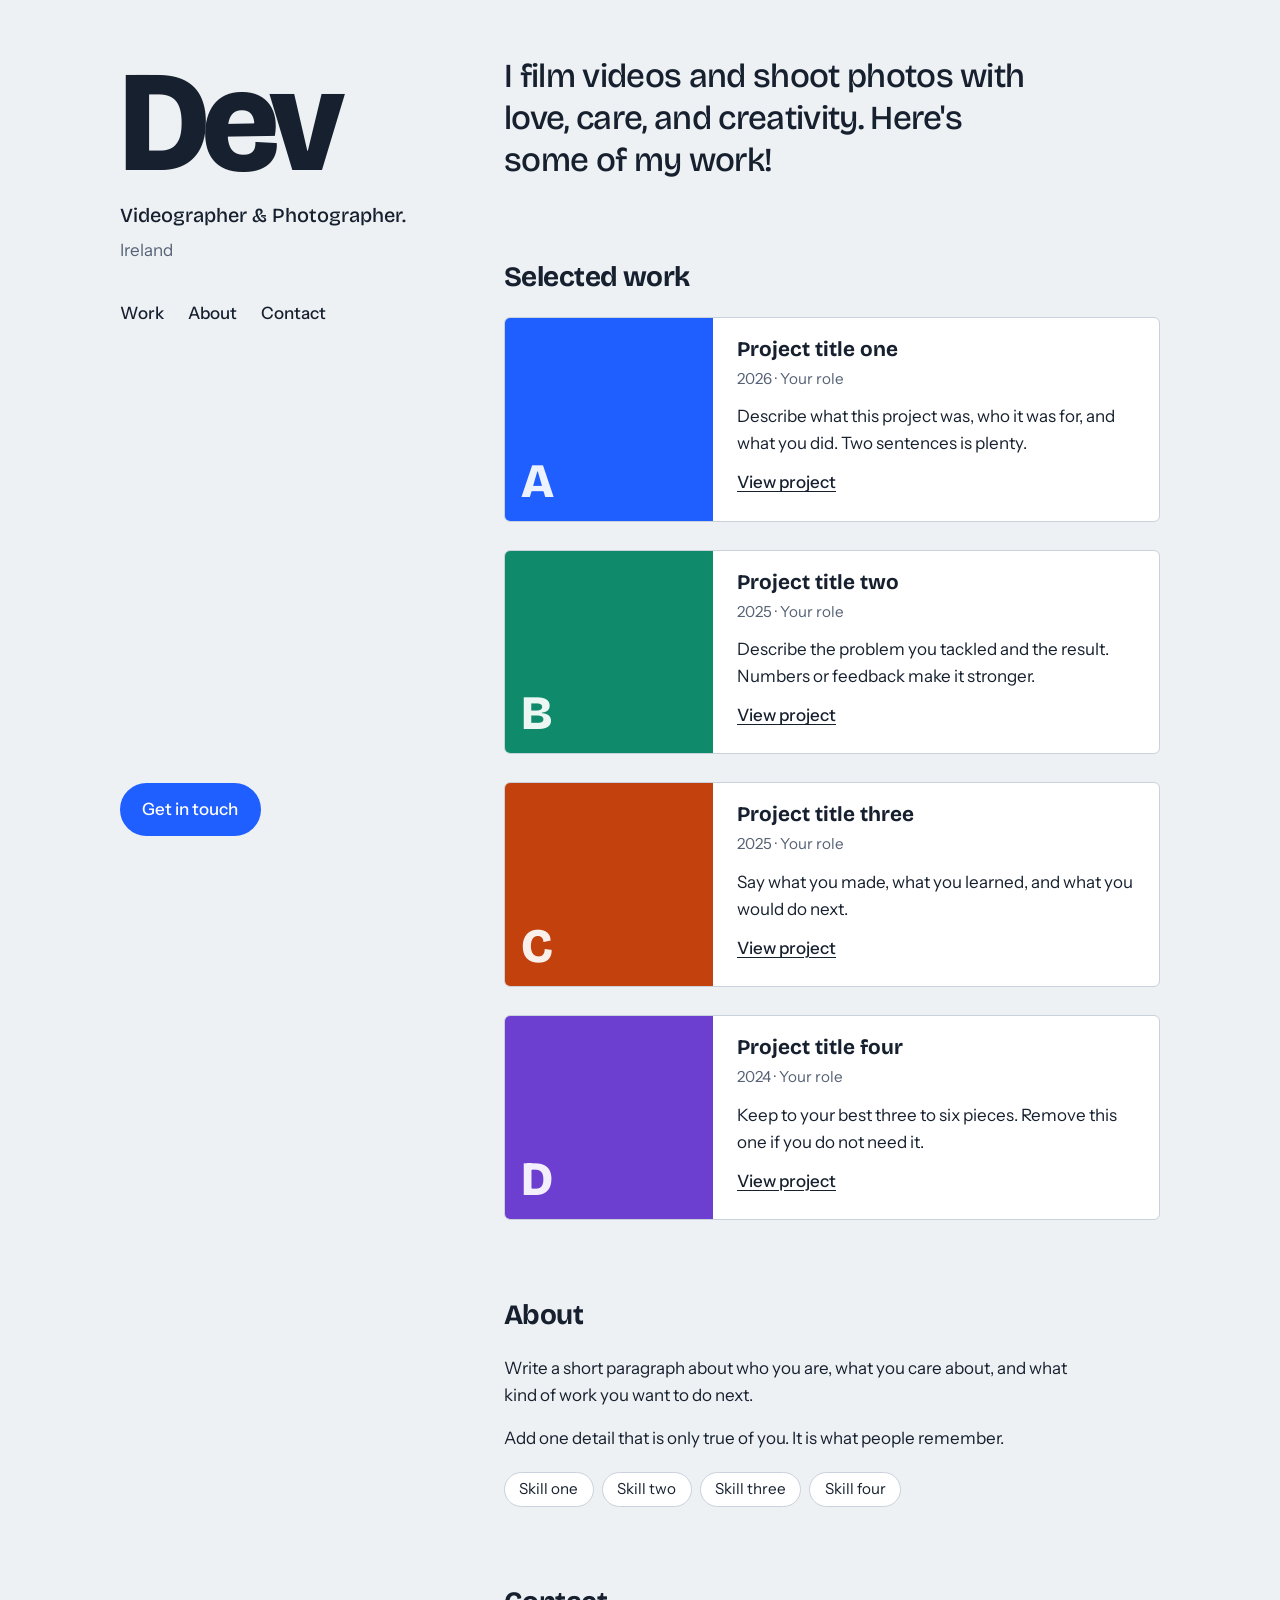
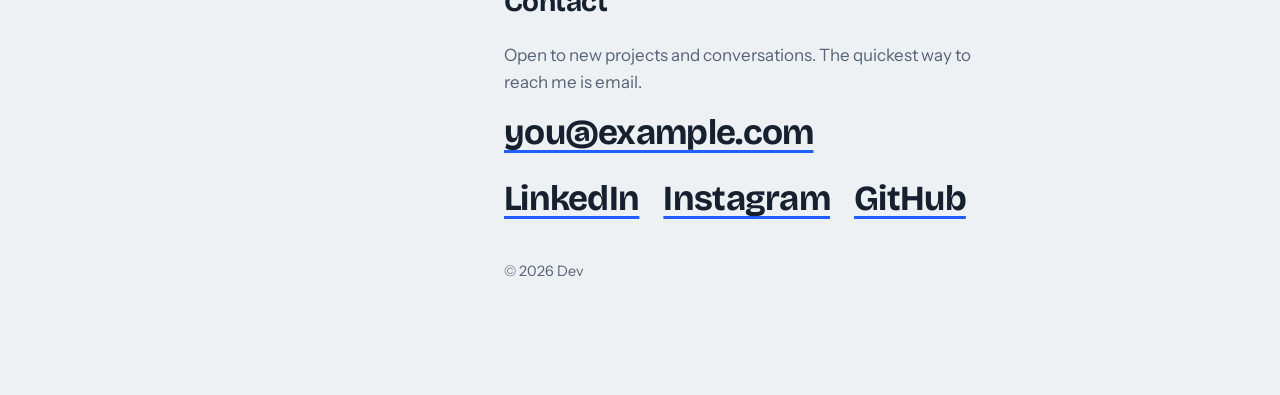
==== portfolio.html @ 947cadef "Add files via upload" ====
<!DOCTYPE html>
<html lang="en">
<head>
<meta charset="utf-8">
<meta name="viewport" content="width=device-width, initial-scale=1, viewport-fit=cover">
<title>Dev – Portfolio</title>
<link rel="preconnect" href="https://fonts.googleapis.com">
<link rel="preconnect" href="https://fonts.gstatic.com" crossorigin>
<link href="https://fonts.googleapis.com/css2?family=Bricolage+Grotesque:opsz,wght@12..96,400;12..96,700;12..96,800&family=Instrument+Sans:wght@400;500&display=swap" rel="stylesheet">
<style>
:root{
  --bg:#eef1f4; --surface:#ffffff; --ink:#16202e; --muted:#566275; --line:#c9d1db; --accent:#1f5eff; --accent-ink:#ffffff;
  --display:"Bricolage Grotesque","Helvetica Neue",Arial,sans-serif;
  --body:"Instrument Sans","Helvetica Neue",Arial,sans-serif;
  box-sizing:border-box;
  padding-top:env(safe-area-inset-top,0px);
  padding-bottom:env(safe-area-inset-bottom,0px);
}
@media (prefers-color-scheme:dark){
  :root:not([data-theme="light"]){--bg:#0f1520;--surface:#18202e;--ink:#e8edf5;--muted:#9aa6ba;--line:#2b3547;--accent:#7a9dff;--accent-ink:#0f1520}
}
:root[data-theme="dark"]{--bg:#0f1520;--surface:#18202e;--ink:#e8edf5;--muted:#9aa6ba;--line:#2b3547;--accent:#7a9dff;--accent-ink:#0f1520}
*,*::before,*::after{box-sizing:border-box}
html{scroll-padding-top:env(safe-area-inset-top,0px);scroll-behavior:smooth}
body{margin:0;background:var(--bg);color:var(--ink);font:400 1.0625rem/1.6 var(--body);-webkit-font-smoothing:antialiased}
a{color:inherit}
:focus-visible{outline:3px solid var(--accent);outline-offset:3px;border-radius:2px}
.wrap{max-width:68rem;margin:0 auto;padding:0 1.5rem;display:grid;grid-template-columns:minmax(0,1fr);gap:0}
@media(min-width:60rem){.wrap{grid-template-columns:20rem minmax(0,1fr);gap:4rem}}

/* left column */
.side{padding:3rem 0 2rem}
@media(min-width:60rem){.side{position:sticky;top:0;align-self:start;height:100vh;display:flex;flex-direction:column;justify-content:space-between;padding:4rem 0}}
h1{font:800 clamp(5rem,16vw,9rem)/.82 var(--display);letter-spacing:-.05em;margin:0 0 1.25rem}
.role{font:500 1.25rem/1.35 var(--display);margin:0 0 .5rem;max-width:18rem}
.where{color:var(--muted);margin:0}
nav{display:flex;gap:1.5rem;margin-top:2rem;flex-wrap:wrap}
nav a{text-decoration:none;font-weight:500;padding:.25rem 0;border-bottom:2px solid transparent}
nav a:hover{border-color:var(--accent)}
.contact-link{display:inline-block;margin-top:2rem;background:var(--accent);color:var(--accent-ink);text-decoration:none;font-weight:500;padding:.8rem 1.4rem;border-radius:999px}
.contact-link:hover{filter:brightness(1.08)}

/* right column */
main{padding:1rem 0 5rem}
section{padding:2.5rem 0}
h2{font:700 1.75rem/1.1 var(--display);letter-spacing:-.02em;margin:0 0 1.5rem}
.intro{font:500 clamp(1.5rem,3.2vw,2.1rem)/1.25 var(--display);letter-spacing:-.02em;margin:0;max-width:34rem}
.work{list-style:none;margin:0;padding:0;display:grid;gap:1.75rem}
.piece{background:var(--surface);border:1px solid var(--line);border-radius:6px;overflow:hidden;display:grid;grid-template-columns:minmax(0,1fr)}
@media(min-width:40rem){.piece{grid-template-columns:13rem minmax(0,1fr)}}
.thumb{min-height:9rem;display:flex;align-items:flex-end;padding:1rem;font:800 3rem/1 var(--display);letter-spacing:-.04em;color:rgba(255,255,255,.92)}
.t1{background:#1f5eff}.t2{background:#0f8a6a}.t3{background:#c2410c}.t4{background:#6d3fd1}
.body{padding:1.25rem 1.5rem 1.5rem}
.body h3{font:700 1.3rem/1.2 var(--display);margin:0 0 .25rem}
.meta{color:var(--muted);font-size:.95rem;margin:0 0 .75rem}
.body p{margin:0 0 .75rem;max-width:34rem}
.body a{font-weight:500;text-underline-offset:3px}
.about p{max-width:36rem;margin:0 0 1rem}
.skills{display:flex;flex-wrap:wrap;gap:.5rem;list-style:none;margin:1.25rem 0 0;padding:0}
.skills li{border:1px solid var(--line);border-radius:999px;padding:.25rem .9rem;font-size:.95rem;background:var(--surface)}
.reach a{font:700 clamp(1.4rem,4vw,2.2rem)/1.2 var(--display);letter-spacing:-.02em;text-underline-offset:6px;text-decoration-thickness:3px;text-decoration-color:var(--accent);overflow-wrap:anywhere}
.reach p{color:var(--muted);margin:0 0 1rem;max-width:30rem}
.reach .links{display:flex;gap:1.5rem;flex-wrap:wrap;margin-top:1.5rem}
footer{color:var(--muted);font-size:.9rem;padding:0 0 2rem}
@media(prefers-reduced-motion:reduce){html{scroll-behavior:auto}}
</style>
</head>
<body>
<div class="wrap">
  <header class="side">
    <div>
      <h1>Dev</h1>
      <p class="role">Videographer & Photographer.</p>
      <p class="where">Ireland</p>
      <nav aria-label="Sections">
        <a href="#work">Work</a>
        <a href="#about">About</a>
        <a href="#contact">Contact</a>
      </nav>
    </div>
    <div><a class="contact-link" href="#contact">Get in touch</a></div>
  </header>

  <main>
    <section aria-label="Introduction">
      <p class="intro">I film videos and shoot photos with love, care, and creativity. Here's some of my work!</p>
    </section>

    <section id="work" aria-labelledby="work-h">
      <h2 id="work-h">Selected work</h2>
      <ul class="work">
        <li class="piece">
          <div class="thumb t1" aria-hidden="true">A</div>
          <div class="body">
            <h3>Project title one</h3>
            <p class="meta">2026 · Your role</p>
            <p>Describe what this project was, who it was for, and what you did. Two sentences is plenty.</p>
            <a href="#contact">View project</a>
          </div>
        </li>
        <li class="piece">
          <div class="thumb t2" aria-hidden="true">B</div>
          <div class="body">
            <h3>Project title two</h3>
            <p class="meta">2025 · Your role</p>
            <p>Describe the problem you tackled and the result. Numbers or feedback make it stronger.</p>
            <a href="#contact">View project</a>
          </div>
        </li>
        <li class="piece">
          <div class="thumb t3" aria-hidden="true">C</div>
          <div class="body">
            <h3>Project title three</h3>
            <p class="meta">2025 · Your role</p>
            <p>Say what you made, what you learned, and what you would do next.</p>
            <a href="#contact">View project</a>
          </div>
        </li>
        <li class="piece">
          <div class="thumb t4" aria-hidden="true">D</div>
          <div class="body">
            <h3>Project title four</h3>
            <p class="meta">2024 · Your role</p>
            <p>Keep to your best three to six pieces. Remove this one if you do not need it.</p>
            <a href="#contact">View project</a>
          </div>
        </li>
      </ul>
    </section>

    <section id="about" class="about" aria-labelledby="about-h">
      <h2 id="about-h">About</h2>
      <p>Write a short paragraph about who you are, what you care about, and what kind of work you want to do next.</p>
      <p>Add one detail that is only true of you. It is what people remember.</p>
      <ul class="skills" aria-label="Skills">
        <li>Skill one</li>
        <li>Skill two</li>
        <li>Skill three</li>
        <li>Skill four</li>
      </ul>
    </section>

    <section id="contact" class="reach" aria-labelledby="contact-h">
      <h2 id="contact-h">Contact</h2>
      <p>Open to new projects and conversations. The quickest way to reach me is email.</p>
      <a href="mailto:you@example.com">you@example.com</a>
      <div class="links">
        <a href="#contact">LinkedIn</a>
        <a href="#contact">Instagram</a>
        <a href="#contact">GitHub</a>
      </div>
    </section>

    <footer>© 2026 Dev</footer>
  </main>
</div>
</body>
</html>
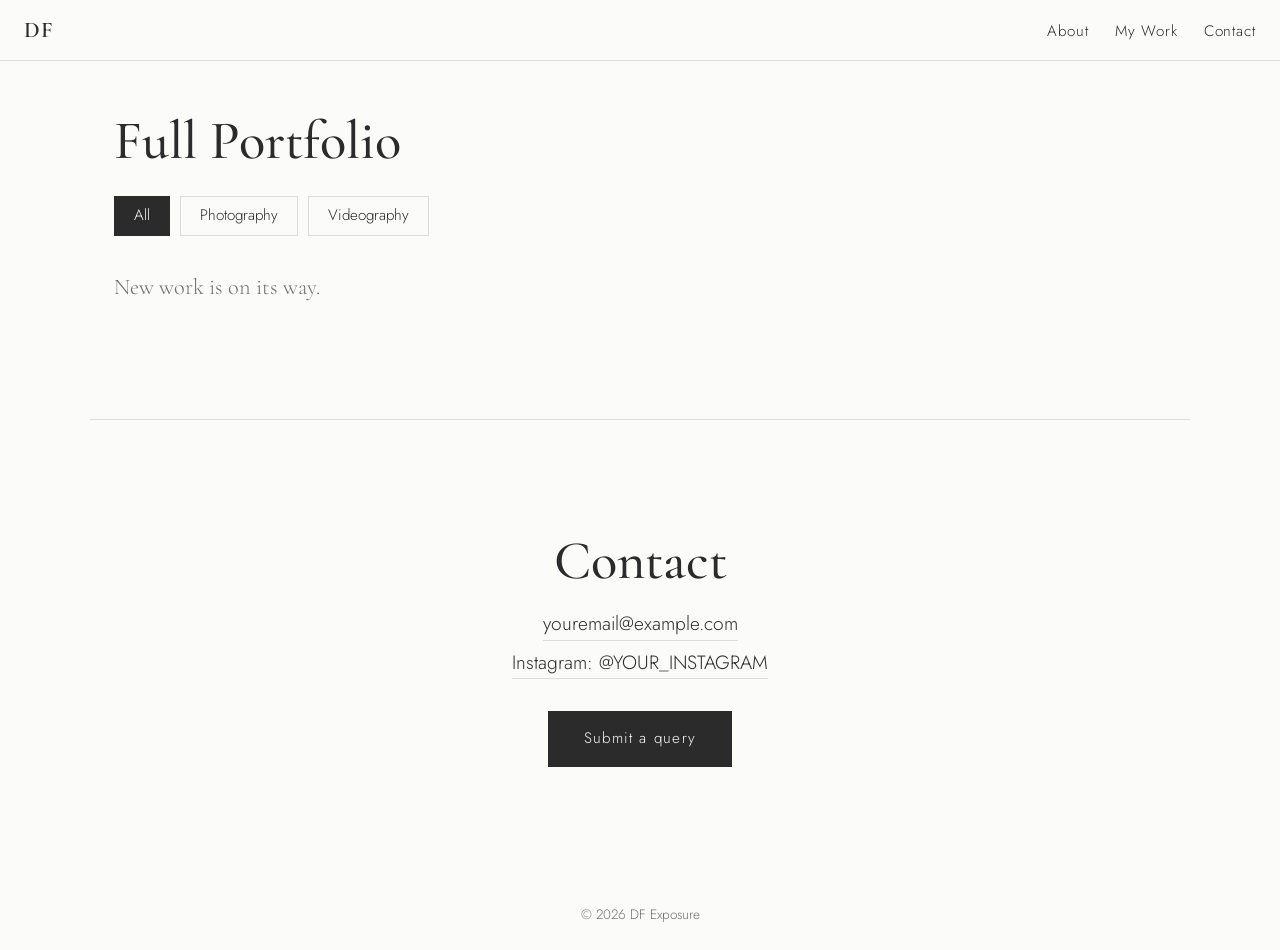
==== commit 97025f0b: "Add files via upload" ====
--- a/portfolio.html
+++ b/portfolio.html
@@ -2,157 +2,49 @@
 <html lang="en">
 <head>
 <meta charset="utf-8">
-<meta name="viewport" content="width=device-width, initial-scale=1, viewport-fit=cover">
-<title>Dev – Portfolio</title>
+<meta name="viewport" content="width=device-width, initial-scale=1">
+<title>Portfolio | DF Exposure</title>
+<link rel="icon" href="logo.png">
 <link rel="preconnect" href="https://fonts.googleapis.com">
 <link rel="preconnect" href="https://fonts.gstatic.com" crossorigin>
-<link href="https://fonts.googleapis.com/css2?family=Bricolage+Grotesque:opsz,wght@12..96,400;12..96,700;12..96,800&family=Instrument+Sans:wght@400;500&display=swap" rel="stylesheet">
-<style>
-:root{
-  --bg:#eef1f4; --surface:#ffffff; --ink:#16202e; --muted:#566275; --line:#c9d1db; --accent:#1f5eff; --accent-ink:#ffffff;
-  --display:"Bricolage Grotesque","Helvetica Neue",Arial,sans-serif;
-  --body:"Instrument Sans","Helvetica Neue",Arial,sans-serif;
-  box-sizing:border-box;
-  padding-top:env(safe-area-inset-top,0px);
-  padding-bottom:env(safe-area-inset-bottom,0px);
-}
-@media (prefers-color-scheme:dark){
-  :root:not([data-theme="light"]){--bg:#0f1520;--surface:#18202e;--ink:#e8edf5;--muted:#9aa6ba;--line:#2b3547;--accent:#7a9dff;--accent-ink:#0f1520}
-}
-:root[data-theme="dark"]{--bg:#0f1520;--surface:#18202e;--ink:#e8edf5;--muted:#9aa6ba;--line:#2b3547;--accent:#7a9dff;--accent-ink:#0f1520}
-*,*::before,*::after{box-sizing:border-box}
-html{scroll-padding-top:env(safe-area-inset-top,0px);scroll-behavior:smooth}
-body{margin:0;background:var(--bg);color:var(--ink);font:400 1.0625rem/1.6 var(--body);-webkit-font-smoothing:antialiased}
-a{color:inherit}
-:focus-visible{outline:3px solid var(--accent);outline-offset:3px;border-radius:2px}
-.wrap{max-width:68rem;margin:0 auto;padding:0 1.5rem;display:grid;grid-template-columns:minmax(0,1fr);gap:0}
-@media(min-width:60rem){.wrap{grid-template-columns:20rem minmax(0,1fr);gap:4rem}}
-
-/* left column */
-.side{padding:3rem 0 2rem}
-@media(min-width:60rem){.side{position:sticky;top:0;align-self:start;height:100vh;display:flex;flex-direction:column;justify-content:space-between;padding:4rem 0}}
-h1{font:800 clamp(5rem,16vw,9rem)/.82 var(--display);letter-spacing:-.05em;margin:0 0 1.25rem}
-.role{font:500 1.25rem/1.35 var(--display);margin:0 0 .5rem;max-width:18rem}
-.where{color:var(--muted);margin:0}
-nav{display:flex;gap:1.5rem;margin-top:2rem;flex-wrap:wrap}
-nav a{text-decoration:none;font-weight:500;padding:.25rem 0;border-bottom:2px solid transparent}
-nav a:hover{border-color:var(--accent)}
-.contact-link{display:inline-block;margin-top:2rem;background:var(--accent);color:var(--accent-ink);text-decoration:none;font-weight:500;padding:.8rem 1.4rem;border-radius:999px}
-.contact-link:hover{filter:brightness(1.08)}
-
-/* right column */
-main{padding:1rem 0 5rem}
-section{padding:2.5rem 0}
-h2{font:700 1.75rem/1.1 var(--display);letter-spacing:-.02em;margin:0 0 1.5rem}
-.intro{font:500 clamp(1.5rem,3.2vw,2.1rem)/1.25 var(--display);letter-spacing:-.02em;margin:0;max-width:34rem}
-.work{list-style:none;margin:0;padding:0;display:grid;gap:1.75rem}
-.piece{background:var(--surface);border:1px solid var(--line);border-radius:6px;overflow:hidden;display:grid;grid-template-columns:minmax(0,1fr)}
-@media(min-width:40rem){.piece{grid-template-columns:13rem minmax(0,1fr)}}
-.thumb{min-height:9rem;display:flex;align-items:flex-end;padding:1rem;font:800 3rem/1 var(--display);letter-spacing:-.04em;color:rgba(255,255,255,.92)}
-.t1{background:#1f5eff}.t2{background:#0f8a6a}.t3{background:#c2410c}.t4{background:#6d3fd1}
-.body{padding:1.25rem 1.5rem 1.5rem}
-.body h3{font:700 1.3rem/1.2 var(--display);margin:0 0 .25rem}
-.meta{color:var(--muted);font-size:.95rem;margin:0 0 .75rem}
-.body p{margin:0 0 .75rem;max-width:34rem}
-.body a{font-weight:500;text-underline-offset:3px}
-.about p{max-width:36rem;margin:0 0 1rem}
-.skills{display:flex;flex-wrap:wrap;gap:.5rem;list-style:none;margin:1.25rem 0 0;padding:0}
-.skills li{border:1px solid var(--line);border-radius:999px;padding:.25rem .9rem;font-size:.95rem;background:var(--surface)}
-.reach a{font:700 clamp(1.4rem,4vw,2.2rem)/1.2 var(--display);letter-spacing:-.02em;text-underline-offset:6px;text-decoration-thickness:3px;text-decoration-color:var(--accent);overflow-wrap:anywhere}
-.reach p{color:var(--muted);margin:0 0 1rem;max-width:30rem}
-.reach .links{display:flex;gap:1.5rem;flex-wrap:wrap;margin-top:1.5rem}
-footer{color:var(--muted);font-size:.9rem;padding:0 0 2rem}
-@media(prefers-reduced-motion:reduce){html{scroll-behavior:auto}}
-</style>
+<link href="https://fonts.googleapis.com/css2?family=Cormorant+Garamond:wght@400;500;600&family=Jost:wght@300;400&display=swap" rel="stylesheet">
+<link rel="stylesheet" href="style.css">
 </head>
 <body>
-<div class="wrap">
-  <header class="side">
-    <div>
-      <h1>Dev</h1>
-      <p class="role">Videographer & Photographer.</p>
-      <p class="where">Ireland</p>
-      <nav aria-label="Sections">
-        <a href="#work">Work</a>
-        <a href="#about">About</a>
-        <a href="#contact">Contact</a>
-      </nav>
+
+<header class="nav">
+  <a class="brand" href="index.html">DF</a>
+  <button class="menu-btn" aria-expanded="false" aria-label="Menu">Menu</button>
+  <ul>
+    <li><a class="link" href="index.html#about">About</a></li>
+    <li><a class="link" href="index.html#work">My Work</a></li>
+    <li><a class="link" href="index.html#contact">Contact</a></li>
+  </ul>
+</header>
+
+<main>
+  <section class="page" style="max-width:1100px">
+    <h2>Full Portfolio</h2>
+    <div class="filters" role="group" aria-label="Filter work">
+      <button data-filter="all" aria-pressed="true">All</button>
+      <button data-filter="photo" aria-pressed="false">Photography</button>
+      <button data-filter="video" aria-pressed="false">Videography</button>
     </div>
-    <div><a class="contact-link" href="#contact">Get in touch</a></div>
-  </header>
+    <div id="gallery" class="grid"></div>
+  </section>
 
-  <main>
-    <section aria-label="Introduction">
-      <p class="intro">I film videos and shoot photos with love, care, and creativity. Here's some of my work!</p>
-    </section>
+  <section id="contact">
+    <h2>Contact</h2>
+    <div class="details">
+      <a data-email href="mailto:youremail@example.com">youremail@example.com</a>
+      <a href="https://instagram.com/YOUR_INSTAGRAM" target="_blank" rel="noopener">Instagram: @YOUR_INSTAGRAM</a>
+    </div>
+    <a class="btn" href="query.html">Submit a query</a>
+  </section>
+</main>
 
-    <section id="work" aria-labelledby="work-h">
-      <h2 id="work-h">Selected work</h2>
-      <ul class="work">
-        <li class="piece">
-          <div class="thumb t1" aria-hidden="true">A</div>
-          <div class="body">
-            <h3>Project title one</h3>
-            <p class="meta">2026 · Your role</p>
-            <p>Describe what this project was, who it was for, and what you did. Two sentences is plenty.</p>
-            <a href="#contact">View project</a>
-          </div>
-        </li>
-        <li class="piece">
-          <div class="thumb t2" aria-hidden="true">B</div>
-          <div class="body">
-            <h3>Project title two</h3>
-            <p class="meta">2025 · Your role</p>
-            <p>Describe the problem you tackled and the result. Numbers or feedback make it stronger.</p>
-            <a href="#contact">View project</a>
-          </div>
-        </li>
-        <li class="piece">
-          <div class="thumb t3" aria-hidden="true">C</div>
-          <div class="body">
-            <h3>Project title three</h3>
-            <p class="meta">2025 · Your role</p>
-            <p>Say what you made, what you learned, and what you would do next.</p>
-            <a href="#contact">View project</a>
-          </div>
-        </li>
-        <li class="piece">
-          <div class="thumb t4" aria-hidden="true">D</div>
-          <div class="body">
-            <h3>Project title four</h3>
-            <p class="meta">2024 · Your role</p>
-            <p>Keep to your best three to six pieces. Remove this one if you do not need it.</p>
-            <a href="#contact">View project</a>
-          </div>
-        </li>
-      </ul>
-    </section>
-
-    <section id="about" class="about" aria-labelledby="about-h">
-      <h2 id="about-h">About</h2>
-      <p>Write a short paragraph about who you are, what you care about, and what kind of work you want to do next.</p>
-      <p>Add one detail that is only true of you. It is what people remember.</p>
-      <ul class="skills" aria-label="Skills">
-        <li>Skill one</li>
-        <li>Skill two</li>
-        <li>Skill three</li>
-        <li>Skill four</li>
-      </ul>
-    </section>
-
-    <section id="contact" class="reach" aria-labelledby="contact-h">
-      <h2 id="contact-h">Contact</h2>
-      <p>Open to new projects and conversations. The quickest way to reach me is email.</p>
-      <a href="mailto:you@example.com">you@example.com</a>
-      <div class="links">
-        <a href="#contact">LinkedIn</a>
-        <a href="#contact">Instagram</a>
-        <a href="#contact">GitHub</a>
-      </div>
-    </section>
-
-    <footer>© 2026 Dev</footer>
-  </main>
-</div>
+<div id="lightbox" class="lb" aria-label="Enlarged photo"><button aria-label="Close">&times;</button><img alt=""></div>
+<footer>&copy; <script>document.write(new Date().getFullYear())</script> DF Exposure</footer>
+<script src="script.js"></script>
 </body>
 </html>
--- a/style.css
+++ b/style.css
@@ -0,0 +1,81 @@
+:root{
+  --paper:#fbfbfa; --ink:#2b2b2b; --soft:#6f6f6f; --line:#dcdcdc; --wash:#f1f1f0;
+  --serif:'Cormorant Garamond',Georgia,serif; --sans:'Jost','Helvetica Neue',Arial,sans-serif;
+}
+@media (prefers-color-scheme:dark){
+  :root{--paper:#161616; --ink:#ececec; --soft:#9a9a9a; --line:#333; --wash:#1f1f1f}
+  .logo-img{filter:invert(1)}
+}
+*{box-sizing:border-box;margin:0}
+html{scroll-behavior:smooth;scroll-padding-top:64px}
+body{background:var(--paper);color:var(--ink);font-family:var(--sans);font-weight:300;line-height:1.7;font-size:1.05rem;-webkit-text-size-adjust:100%}
+a{color:inherit}
+:focus-visible{outline:2px solid var(--ink);outline-offset:3px}
+h1,h2,h3{font-family:var(--serif);font-weight:500;line-height:1.1}
+h2{font-size:clamp(2.2rem,6vw,3.4rem);margin-bottom:1.5rem}
+section,.page{padding:clamp(4rem,10vw,7rem) 1.5rem;max-width:1100px;margin:0 auto}
+
+/* nav */
+.nav{position:fixed;top:0;left:0;right:0;z-index:20;display:flex;justify-content:space-between;align-items:center;padding:.7rem 1.5rem;background:color-mix(in srgb,var(--paper) 90%,transparent);backdrop-filter:blur(8px);border-bottom:1px solid var(--line)}
+.nav .brand{font-family:var(--serif);font-size:1.4rem;font-weight:600;text-decoration:none;letter-spacing:.04em}
+.nav ul{display:flex;gap:1.6rem;list-style:none;padding:0}
+.nav a.link{text-decoration:none;font-size:.95rem;letter-spacing:.06em;padding:.3rem 0;border-bottom:1px solid transparent}
+.nav a.link:hover{border-color:var(--ink)}
+.menu-btn{display:none;background:none;border:0;font:inherit;font-size:1rem;color:inherit;padding:.5rem}
+@media(max-width:640px){
+  .menu-btn{display:block}
+  .nav ul{position:absolute;top:100%;left:0;right:0;flex-direction:column;gap:0;background:var(--paper);border-bottom:1px solid var(--line);display:none}
+  .nav ul.open{display:flex}
+  .nav ul a{display:block;padding:1rem 1.5rem}
+}
+
+/* hero */
+.hero{min-height:100svh;display:flex;flex-direction:column;align-items:center;justify-content:center;text-align:center;padding:5rem 1.5rem 3rem;max-width:none}
+.hero .logo-img{width:min(86vw,560px);height:auto;animation:settle 1.4s ease-out both}
+@keyframes settle{from{opacity:0;transform:scale(1.04)}to{opacity:1;transform:none}}
+.quick{display:flex;flex-wrap:wrap;justify-content:center;gap:.8rem;margin-top:1rem}
+.quick a{padding:.7rem 1.6rem;border:1px solid var(--ink);text-decoration:none;letter-spacing:.08em;font-size:.95rem;transition:background .2s,color .2s}
+.quick a:hover{background:var(--ink);color:var(--paper)}
+
+/* about */
+#about p{max-width:62ch;font-family:var(--serif);font-size:1.45rem;line-height:1.55;font-weight:400}
+
+/* gallery */
+.grid{columns:3 260px;column-gap:1rem}
+.item{break-inside:avoid;margin:0 0 1rem;background:var(--wash);position:relative;cursor:pointer}
+.item img,.item video{display:block;width:100%;height:auto}
+.item iframe{display:block;width:100%;aspect-ratio:16/9;border:0}
+.item figcaption{padding:.6rem .2rem;font-size:.9rem;color:var(--soft)}
+.item .tag{position:absolute;top:.6rem;left:.6rem;background:var(--paper);padding:0 .6rem;font-size:.8rem}
+.empty{color:var(--soft);font-family:var(--serif);font-size:1.4rem}
+.more{margin-top:2.5rem;text-align:center}
+.btn{display:inline-block;padding:.85rem 2.2rem;background:var(--ink);color:var(--paper);border:1px solid var(--ink);text-decoration:none;letter-spacing:.08em;font:inherit;font-size:.95rem;cursor:pointer}
+.btn:hover{background:transparent;color:var(--ink)}
+.filters{display:flex;gap:.6rem;margin-bottom:2rem;flex-wrap:wrap}
+.filters button{background:none;border:1px solid var(--line);padding:.4rem 1.2rem;font:inherit;font-size:.95rem;color:inherit;cursor:pointer}
+.filters button[aria-pressed=true]{background:var(--ink);color:var(--paper);border-color:var(--ink)}
+
+/* contact */
+#contact{border-top:1px solid var(--line);text-align:center}
+#contact h2{margin-bottom:1rem}
+#contact .details{display:flex;flex-direction:column;gap:.3rem;font-size:1.2rem;margin-bottom:2rem}
+#contact .details a{text-decoration:none;border-bottom:1px solid var(--line);align-self:center}
+#contact .details a:hover{border-color:var(--ink)}
+footer{text-align:center;padding:1.5rem;color:var(--soft);font-size:.85rem}
+
+/* form */
+.page{padding-top:7rem;max-width:680px}
+form{display:grid;gap:1.2rem}
+label{display:grid;gap:.3rem;font-size:.95rem}
+input,select,textarea{font:inherit;padding:.75rem;border:1px solid var(--line);background:var(--paper);color:inherit;border-radius:0;width:100%}
+textarea{min-height:160px;resize:vertical}
+.hp{position:absolute;left:-9999px}
+.note{color:var(--soft);font-size:.95rem}
+#status{min-height:1.5rem}
+
+/* lightbox */
+.lb{position:fixed;inset:0;background:rgba(0,0,0,.92);display:none;align-items:center;justify-content:center;z-index:50;padding:1rem}
+.lb.on{display:flex}
+.lb img{max-width:100%;max-height:92vh}
+.lb button{position:absolute;top:1rem;right:1rem;background:none;border:0;color:#fff;font-size:2rem;cursor:pointer}
+@media(prefers-reduced-motion:reduce){html{scroll-behavior:auto}.hero .logo-img{animation:none}}
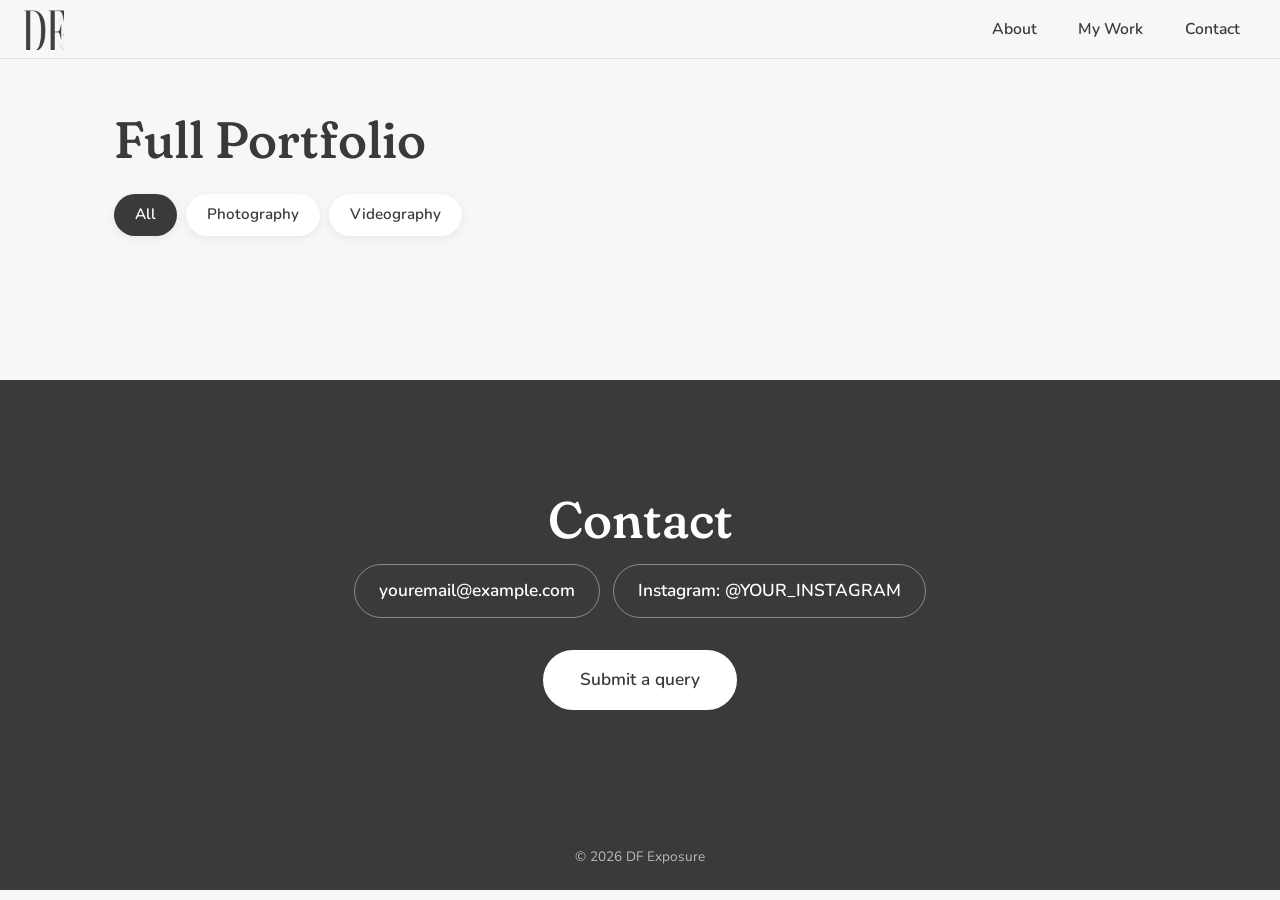
==== commit 0bb8e8b1: "Add files via upload" ====
--- a/portfolio.html
+++ b/portfolio.html
@@ -7,13 +7,13 @@
 <link rel="icon" href="logo.png">
 <link rel="preconnect" href="https://fonts.googleapis.com">
 <link rel="preconnect" href="https://fonts.gstatic.com" crossorigin>
-<link href="https://fonts.googleapis.com/css2?family=Cormorant+Garamond:wght@400;500;600&family=Jost:wght@300;400&display=swap" rel="stylesheet">
+<link href="https://fonts.googleapis.com/css2?family=Fraunces:opsz,SOFT,wght@9..144,100,400..600&family=Nunito:wght@400;600&display=swap" rel="stylesheet">
 <link rel="stylesheet" href="style.css">
 </head>
 <body>
 
 <header class="nav">
-  <a class="brand" href="index.html">DF</a>
+  <a class="brand" href="index.html" aria-label="DF Exposure home"><img src="logo-df.png" alt="DF Exposure"></a>
   <button class="menu-btn" aria-expanded="false" aria-label="Menu">Menu</button>
   <ul>
     <li><a class="link" href="index.html#about">About</a></li>
@@ -34,6 +34,7 @@
   </section>
 
   <section id="contact">
+    <div class="ripples" aria-hidden="true"><i></i><i></i><i></i><i></i></div>
     <h2>Contact</h2>
     <div class="details">
       <a data-email href="mailto:youremail@example.com">youremail@example.com</a>
--- a/style.css
+++ b/style.css
@@ -1,81 +1,95 @@
 :root{
-  --paper:#fbfbfa; --ink:#2b2b2b; --soft:#6f6f6f; --line:#dcdcdc; --wash:#f1f1f0;
-  --serif:'Cormorant Garamond',Georgia,serif; --sans:'Jost','Helvetica Neue',Arial,sans-serif;
-}
-@media (prefers-color-scheme:dark){
-  :root{--paper:#161616; --ink:#ececec; --soft:#9a9a9a; --line:#333; --wash:#1f1f1f}
-  .logo-img{filter:invert(1)}
+  --bg:#f7f7f8; --ink:#3a3a3a; --soft:#777; --line:#e2e2e4; --card:#fff; --deep:#3a3a3a;
+  --head:'Fraunces',Georgia,serif; --body:'Nunito','Helvetica Neue',Arial,sans-serif;
 }
 *{box-sizing:border-box;margin:0}
-html{scroll-behavior:smooth;scroll-padding-top:64px}
-body{background:var(--paper);color:var(--ink);font-family:var(--sans);font-weight:300;line-height:1.7;font-size:1.05rem;-webkit-text-size-adjust:100%}
+html{scroll-behavior:smooth;scroll-padding-top:70px}
+body{background:var(--bg);color:var(--ink);font-family:var(--body);font-size:1.08rem;line-height:1.7;-webkit-text-size-adjust:100%}
 a{color:inherit}
 :focus-visible{outline:2px solid var(--ink);outline-offset:3px}
-h1,h2,h3{font-family:var(--serif);font-weight:500;line-height:1.1}
-h2{font-size:clamp(2.2rem,6vw,3.4rem);margin-bottom:1.5rem}
+h1,h2,h3{font-family:var(--head);font-variation-settings:"SOFT" 100;font-weight:500;line-height:1.1}
+h2{font-size:clamp(2.2rem,6vw,3.2rem);margin-bottom:1.6rem}
 section,.page{padding:clamp(4rem,10vw,7rem) 1.5rem;max-width:1100px;margin:0 auto}
 
+/* ripple motif taken from the logo */
+.ripples{position:absolute;inset:0;overflow:hidden;pointer-events:none}
+.ripples i{position:absolute;left:50%;top:50%;border:1.5px solid currentColor;border-radius:50%;opacity:.14;transform:translate(-50%,-50%);animation:ripple 9s ease-in-out infinite}
+.ripples i:nth-child(1){width:45vmin;height:45vmin}
+.ripples i:nth-child(2){width:70vmin;height:70vmin;animation-delay:-3s;opacity:.1}
+.ripples i:nth-child(3){width:100vmin;height:100vmin;animation-delay:-6s;opacity:.07}
+.ripples i:nth-child(4){width:135vmin;height:135vmin;animation-delay:-9s;opacity:.05}
+@keyframes ripple{0%,100%{transform:translate(-50%,-50%) scale(1)}50%{transform:translate(-50%,-50%) scale(1.07)}}
+
 /* nav */
-.nav{position:fixed;top:0;left:0;right:0;z-index:20;display:flex;justify-content:space-between;align-items:center;padding:.7rem 1.5rem;background:color-mix(in srgb,var(--paper) 90%,transparent);backdrop-filter:blur(8px);border-bottom:1px solid var(--line)}
-.nav .brand{font-family:var(--serif);font-size:1.4rem;font-weight:600;text-decoration:none;letter-spacing:.04em}
-.nav ul{display:flex;gap:1.6rem;list-style:none;padding:0}
-.nav a.link{text-decoration:none;font-size:.95rem;letter-spacing:.06em;padding:.3rem 0;border-bottom:1px solid transparent}
-.nav a.link:hover{border-color:var(--ink)}
-.menu-btn{display:none;background:none;border:0;font:inherit;font-size:1rem;color:inherit;padding:.5rem}
+.nav{position:fixed;top:0;left:0;right:0;z-index:20;display:flex;justify-content:space-between;align-items:center;padding:.5rem 1.4rem;background:rgba(247,247,248,.85);backdrop-filter:blur(10px);border-bottom:1px solid var(--line)}
+.brand img{height:42px;width:auto;display:block}
+.nav ul{display:flex;gap:.4rem;list-style:none;padding:0}
+.nav a.link{display:block;text-decoration:none;font-weight:600;font-size:.98rem;padding:.45rem 1.1rem;border-radius:999px;transition:background .2s}
+.nav a.link:hover{background:#ececee}
+.menu-btn{display:none;background:#ececee;border:0;border-radius:999px;font:inherit;font-weight:600;font-size:.95rem;color:inherit;padding:.45rem 1.1rem}
 @media(max-width:640px){
   .menu-btn{display:block}
-  .nav ul{position:absolute;top:100%;left:0;right:0;flex-direction:column;gap:0;background:var(--paper);border-bottom:1px solid var(--line);display:none}
+  .nav ul{position:absolute;top:100%;left:.8rem;right:.8rem;margin-top:.4rem;flex-direction:column;gap:0;background:var(--card);border-radius:20px;box-shadow:0 10px 30px rgba(0,0,0,.12);padding:.5rem;display:none}
   .nav ul.open{display:flex}
-  .nav ul a{display:block;padding:1rem 1.5rem}
+  .nav ul a{padding:.9rem 1.2rem}
 }
 
 /* hero */
-.hero{min-height:100svh;display:flex;flex-direction:column;align-items:center;justify-content:center;text-align:center;padding:5rem 1.5rem 3rem;max-width:none}
-.hero .logo-img{width:min(86vw,560px);height:auto;animation:settle 1.4s ease-out both}
-@keyframes settle{from{opacity:0;transform:scale(1.04)}to{opacity:1;transform:none}}
-.quick{display:flex;flex-wrap:wrap;justify-content:center;gap:.8rem;margin-top:1rem}
-.quick a{padding:.7rem 1.6rem;border:1px solid var(--ink);text-decoration:none;letter-spacing:.08em;font-size:.95rem;transition:background .2s,color .2s}
-.quick a:hover{background:var(--ink);color:var(--paper)}
+.hero{position:relative;min-height:100svh;display:flex;flex-direction:column;align-items:center;justify-content:center;text-align:center;padding:5.5rem 1.5rem 3rem;max-width:none;color:var(--ink);background:radial-gradient(ellipse at 50% 45%,#fff 0%,var(--bg) 70%)}
+.hero>*{position:relative}
+.hero .logo-img{width:min(92vw,680px);height:auto;animation:rise 1.2s ease-out both}
+@keyframes rise{from{opacity:0;transform:translateY(12px)}to{opacity:1;transform:none}}
+.tagline{font-family:var(--head);font-variation-settings:"SOFT" 100;font-size:1.25rem;color:var(--soft);margin:.4rem 0 1.6rem}
+.quick{display:flex;flex-wrap:wrap;justify-content:center;gap:.7rem}
+.quick a{padding:.7rem 1.7rem;border-radius:999px;background:var(--card);box-shadow:0 2px 10px rgba(0,0,0,.08);text-decoration:none;font-weight:600;transition:transform .2s,background .2s,color .2s}
+.quick a:hover{background:var(--deep);color:#fff;transform:translateY(-2px)}
 
 /* about */
-#about p{max-width:62ch;font-family:var(--serif);font-size:1.45rem;line-height:1.55;font-weight:400}
+#about p{max-width:36ch;font-family:var(--head);font-variation-settings:"SOFT" 100;font-size:clamp(1.5rem,4vw,2.1rem);line-height:1.4;font-weight:400}
 
 /* gallery */
 .grid{columns:3 260px;column-gap:1rem}
-.item{break-inside:avoid;margin:0 0 1rem;background:var(--wash);position:relative;cursor:pointer}
-.item img,.item video{display:block;width:100%;height:auto}
+.item{break-inside:avoid;margin:0 0 1rem;background:var(--card);border-radius:20px;overflow:hidden;box-shadow:0 4px 18px rgba(0,0,0,.07);cursor:pointer}
+.item img,.item video{display:block;width:100%;height:auto;transition:transform .5s}
+.item:hover img{transform:scale(1.04)}
 .item iframe{display:block;width:100%;aspect-ratio:16/9;border:0}
-.item figcaption{padding:.6rem .2rem;font-size:.9rem;color:var(--soft)}
-.item .tag{position:absolute;top:.6rem;left:.6rem;background:var(--paper);padding:0 .6rem;font-size:.8rem}
-.empty{color:var(--soft);font-family:var(--serif);font-size:1.4rem}
+.item figcaption{padding:.7rem 1.1rem;font-size:.95rem;color:var(--soft)}
+.empty{color:var(--soft);font-family:var(--head);font-size:1.5rem;padding:2rem;border:2px dashed var(--line);border-radius:20px;text-align:center}
 .more{margin-top:2.5rem;text-align:center}
-.btn{display:inline-block;padding:.85rem 2.2rem;background:var(--ink);color:var(--paper);border:1px solid var(--ink);text-decoration:none;letter-spacing:.08em;font:inherit;font-size:.95rem;cursor:pointer}
-.btn:hover{background:transparent;color:var(--ink)}
+.btn{display:inline-block;padding:.85rem 2.2rem;background:var(--deep);color:#fff;border:2px solid var(--deep);border-radius:999px;text-decoration:none;font:inherit;font-weight:600;cursor:pointer;transition:transform .2s,background .2s,color .2s}
+.btn:hover{background:transparent;color:var(--deep);transform:translateY(-2px)}
 .filters{display:flex;gap:.6rem;margin-bottom:2rem;flex-wrap:wrap}
-.filters button{background:none;border:1px solid var(--line);padding:.4rem 1.2rem;font:inherit;font-size:.95rem;color:inherit;cursor:pointer}
-.filters button[aria-pressed=true]{background:var(--ink);color:var(--paper);border-color:var(--ink)}
+.filters button{background:var(--card);border:0;box-shadow:0 2px 8px rgba(0,0,0,.07);border-radius:999px;padding:.5rem 1.3rem;font:inherit;font-weight:600;font-size:.95rem;color:inherit;cursor:pointer}
+.filters button[aria-pressed=true]{background:var(--deep);color:#fff}
 
 /* contact */
-#contact{border-top:1px solid var(--line);text-align:center}
+#contact{position:relative;overflow:hidden;max-width:none;background:var(--deep);color:#fff;text-align:center;padding-inline:max(1.5rem,calc((100vw - 1100px)/2))}
+#contact>*{position:relative}
+#contact .ripples i{opacity:.16}
+#contact .ripples i:nth-child(2){opacity:.12}
+#contact .ripples i:nth-child(3){opacity:.08}
+#contact .ripples i:nth-child(4){opacity:.05}
 #contact h2{margin-bottom:1rem}
-#contact .details{display:flex;flex-direction:column;gap:.3rem;font-size:1.2rem;margin-bottom:2rem}
-#contact .details a{text-decoration:none;border-bottom:1px solid var(--line);align-self:center}
-#contact .details a:hover{border-color:var(--ink)}
-footer{text-align:center;padding:1.5rem;color:var(--soft);font-size:.85rem}
+#contact .details{display:flex;flex-wrap:wrap;justify-content:center;gap:.8rem;margin-bottom:2rem}
+#contact .details a{padding:.7rem 1.5rem;border-radius:999px;border:1.5px solid rgba(255,255,255,.4);text-decoration:none;font-weight:600;transition:background .2s}
+#contact .details a:hover{background:rgba(255,255,255,.12)}
+#contact .btn{background:#fff;color:var(--deep);border-color:#fff}
+#contact .btn:hover{background:transparent;color:#fff}
+footer{text-align:center;padding:1.4rem;color:#bbb;background:var(--deep);font-size:.85rem}
 
 /* form */
 .page{padding-top:7rem;max-width:680px}
-form{display:grid;gap:1.2rem}
-label{display:grid;gap:.3rem;font-size:.95rem}
-input,select,textarea{font:inherit;padding:.75rem;border:1px solid var(--line);background:var(--paper);color:inherit;border-radius:0;width:100%}
+form{display:grid;gap:1.2rem;background:var(--card);padding:clamp(1.2rem,4vw,2rem);border-radius:24px;box-shadow:0 4px 24px rgba(0,0,0,.07)}
+label{display:grid;gap:.35rem;font-weight:600;font-size:.95rem}
+input,select,textarea{font:inherit;font-weight:400;padding:.8rem 1rem;border:1.5px solid var(--line);background:var(--bg);color:inherit;border-radius:14px;width:100%}
 textarea{min-height:160px;resize:vertical}
 .hp{position:absolute;left:-9999px}
-.note{color:var(--soft);font-size:.95rem}
+.note{color:var(--soft);font-size:.98rem}
 #status{min-height:1.5rem}
 
 /* lightbox */
 .lb{position:fixed;inset:0;background:rgba(0,0,0,.92);display:none;align-items:center;justify-content:center;z-index:50;padding:1rem}
 .lb.on{display:flex}
-.lb img{max-width:100%;max-height:92vh}
-.lb button{position:absolute;top:1rem;right:1rem;background:none;border:0;color:#fff;font-size:2rem;cursor:pointer}
-@media(prefers-reduced-motion:reduce){html{scroll-behavior:auto}.hero .logo-img{animation:none}}
+.lb img{max-width:100%;max-height:92vh;border-radius:12px}
+.lb button{position:absolute;top:1rem;right:1.2rem;background:none;border:0;color:#fff;font-size:2.2rem;cursor:pointer}
+@media(prefers-reduced-motion:reduce){html{scroll-behavior:auto}.ripples i,.hero .logo-img{animation:none}}
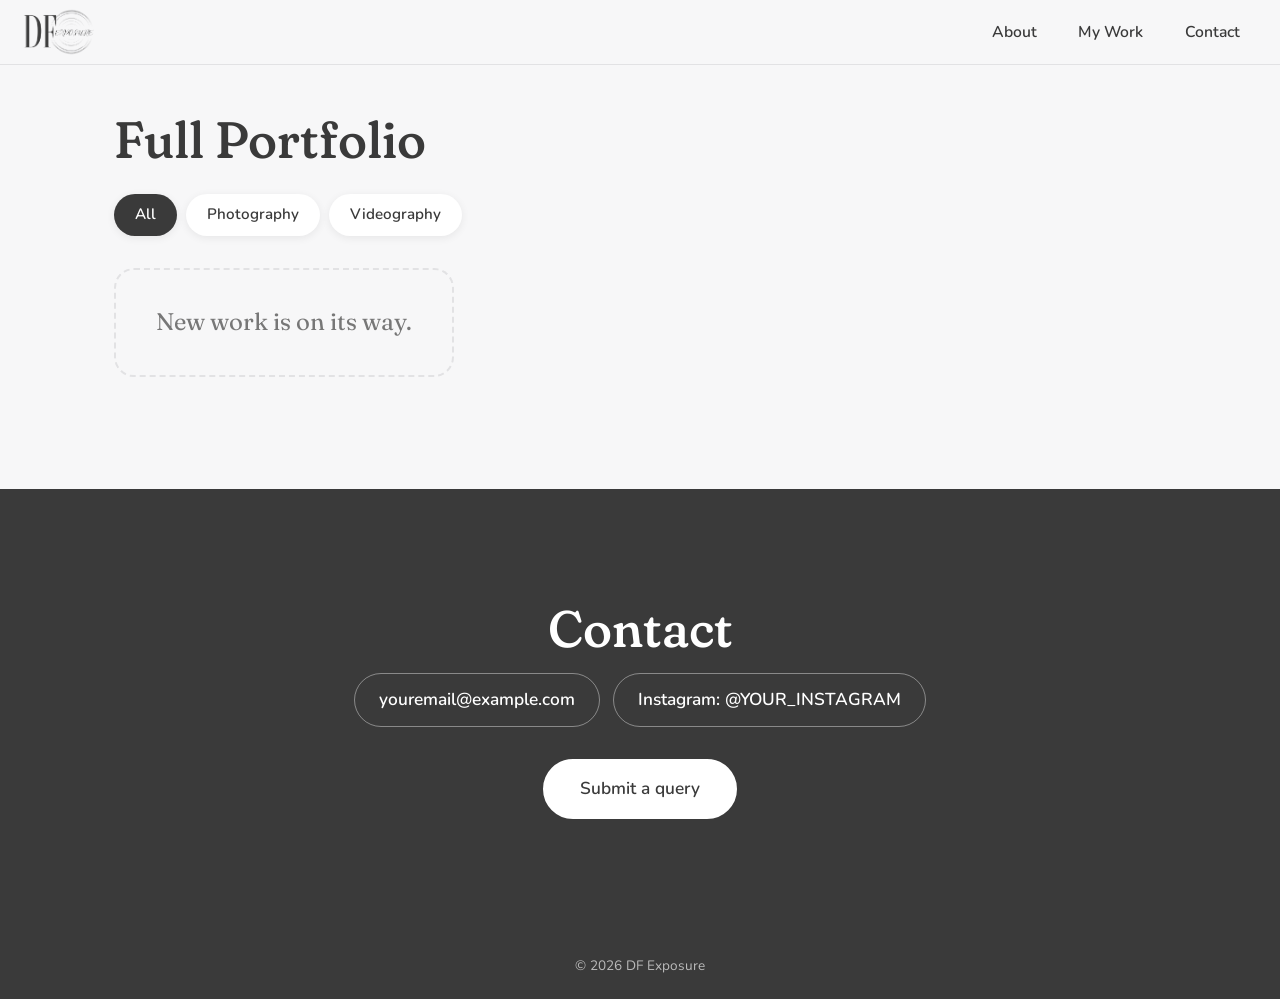
==== commit e5017b22: "Add files via upload" ====
--- a/portfolio.html
+++ b/portfolio.html
@@ -13,8 +13,8 @@
 <body>
 
 <header class="nav">
-  <a class="brand" href="index.html" aria-label="DF Exposure home"><img src="logo-df.png" alt="DF Exposure"></a>
-  <button class="menu-btn" aria-expanded="false" aria-label="Menu">Menu</button>
+  <a class="brand" href="index.html" aria-label="DF Exposure home"><img src="logo.png" alt="DF Exposure"></a>
+  <button type="button" class="menu-btn" aria-expanded="false" aria-label="Toggle menu">Menu</button>
   <ul>
     <li><a class="link" href="index.html#about">About</a></li>
     <li><a class="link" href="index.html#work">My Work</a></li>
@@ -46,6 +46,17 @@
 
 <div id="lightbox" class="lb" aria-label="Enlarged photo"><button aria-label="Close">&times;</button><img alt=""></div>
 <footer>&copy; <script>document.write(new Date().getFullYear())</script> DF Exposure</footer>
+<script>
+(function(){
+  var btn=document.querySelector('.menu-btn'),menu=document.querySelector('.nav ul');
+  if(!btn||!menu)return;
+  function set(o){menu.classList.toggle('open',o);btn.setAttribute('aria-expanded',o);btn.textContent=o?'Close':'Menu';}
+  btn.addEventListener('click',function(e){e.stopPropagation();set(!menu.classList.contains('open'));});
+  menu.addEventListener('click',function(e){if(e.target.closest('a'))set(false);});
+  document.addEventListener('click',function(e){if(!e.target.closest('.nav'))set(false);});
+  document.addEventListener('keydown',function(e){if(e.key==='Escape')set(false);});
+})();
+</script>
 <script src="script.js"></script>
 </body>
 </html>
--- a/style.css
+++ b/style.css
@@ -22,7 +22,7 @@
 
 /* nav */
 .nav{position:fixed;top:0;left:0;right:0;z-index:20;display:flex;justify-content:space-between;align-items:center;padding:.5rem 1.4rem;background:rgba(247,247,248,.85);backdrop-filter:blur(10px);border-bottom:1px solid var(--line)}
-.brand img{height:42px;width:auto;display:block}
+.brand img{height:48px;width:auto;display:block}
 .nav ul{display:flex;gap:.4rem;list-style:none;padding:0}
 .nav a.link{display:block;text-decoration:none;font-weight:600;font-size:.98rem;padding:.45rem 1.1rem;border-radius:999px;transition:background .2s}
 .nav a.link:hover{background:#ececee}
